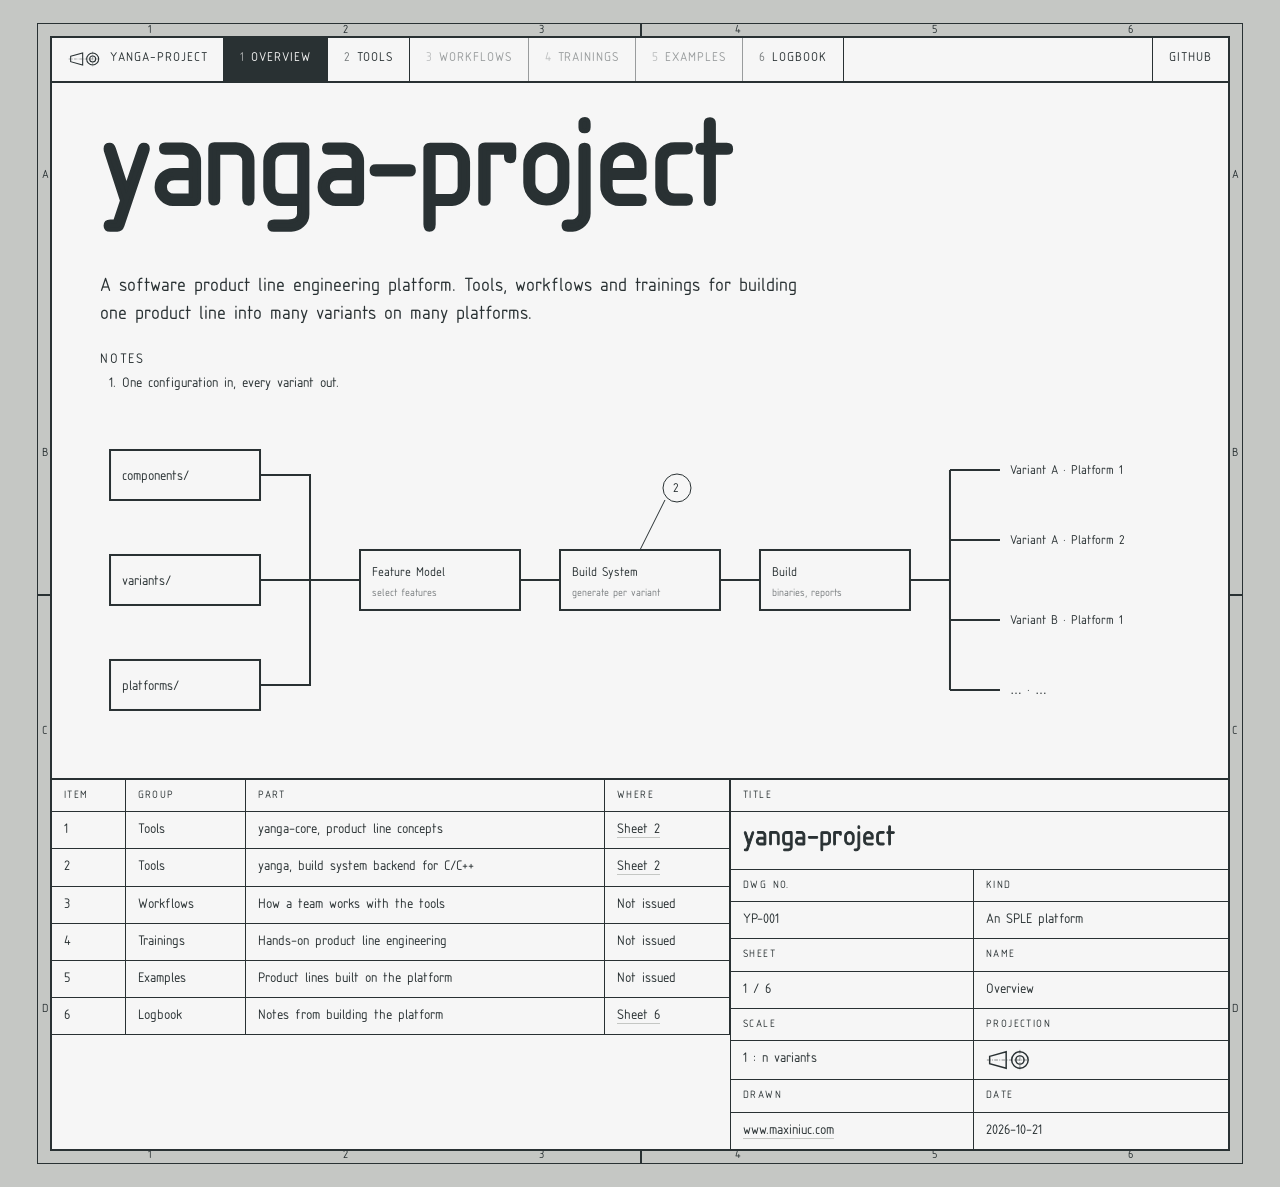
==== index.html @ e8eeb4e6 "deploy: a0d599be06879bb6a31e9c701f01dccd35f68ccf" ====
<!doctype html>
<html lang="en">
<head>
<meta charset="utf-8">
<meta name="viewport" content="width=device-width, initial-scale=1">
<title>yanga-project · yanga-project</title>
<link rel="icon" href="_static/logo.svg" type="image/svg+xml">
<link rel="stylesheet" href="_static/pygments.css">
<link rel="stylesheet" href="_static/sheet.css">
</head>
<body>
<main class="sheet">
  <div class="zones top"><span>1</span><span>2</span><span>3</span><span>4</span><span>5</span><span>6</span></div>
  <div class="zones under"><span>1</span><span>2</span><span>3</span><span>4</span><span>5</span><span>6</span></div>
  <div class="zones left"><span>A</span><span>B</span><span>C</span><span>D</span></div>
  <div class="zones right"><span>A</span><span>B</span><span>C</span><span>D</span></div>
  <div class="marks" aria-hidden="true"><i></i><i></i><i></i><i></i></div>
  <nav class="index" aria-label="Sheets">
    <a class="home" href="#"><img src="_static/logo.svg" alt="">yanga-project</a>
    <a class="current" href="#"><span class="no">1</span>Overview</a>
    <a href="tools.html"><span class="no">2</span>Tools</a>
    <span class="reserved" title="Not issued yet"><span class="no">3</span>Workflows</span>
    <span class="reserved" title="Not issued yet"><span class="no">4</span>Trainings</span>
    <span class="reserved" title="Not issued yet"><span class="no">5</span>Examples</span>
    <a href="logbook.html"><span class="no">6</span>Logbook</a>
    <a class="gh" href="https://github.com/yanga-project">GitHub</a>
  </nav>

  <div class="page">
  <section id="yanga-project">
<h1>yanga-project</h1>
<div class="toctree-wrapper compound">
</div>
<p class="lede">A software product line engineering platform. Tools, workflows and trainings for building one product line into many variants on many platforms.</p>
<div class="notes"><b>NOTES</b>
<ol>
<li>One configuration in, every variant out.</li>
</ol>
</div>
<!-- Process diagram: inputs merge into the pipeline, which fans out per variant and platform. -->
<svg class="diagram wide" viewBox="0 0 1080 300" role="img" aria-label="Process diagram: components, variants and platforms go through feature model, build system and build, and come out as one build per variant and platform">
  <g>
    <rect class="box" x="10" y="20" width="150" height="50"/><text x="22" y="50" font-size="13">components/</text>
    <rect class="box" x="10" y="125" width="150" height="50"/><text x="22" y="155" font-size="13">variants/</text>
    <rect class="box" x="10" y="230" width="150" height="50"/><text x="22" y="260" font-size="13">platforms/</text>
  </g>
  <path class="pipe" d="M160 45 H210 V150 M160 150 H260 M160 255 H210 V150"/>
  <g>
    <rect class="box" x="260" y="120" width="160" height="60"/><text x="272" y="146" font-size="12">Feature Model</text><text x="272" y="166" font-size="10" fill-opacity=".6">select features</text>
    <rect class="box" x="460" y="120" width="160" height="60"/><text x="472" y="146" font-size="12">Build System</text><text x="472" y="166" font-size="10" fill-opacity=".6">generate per variant</text>
    <rect class="box" x="660" y="120" width="150" height="60"/><text x="672" y="146" font-size="12">Build</text><text x="672" y="166" font-size="10" fill-opacity=".6">binaries, reports</text>
  </g>
  <path class="pipe" d="M420 150 H460 M620 150 H660 M810 150 H850 M850 40 V260 M850 40 H900 M850 110 H900 M850 190 H900 M850 260 H900"/>
  <g font-size="12">
    <text x="910" y="44">Variant A · Platform 1</text>
    <text x="910" y="114">Variant A · Platform 2</text>
    <text x="910" y="194">Variant B · Platform 1</text>
    <text x="910" y="264">… · …</text>
  </g>
  <g class="balloon" font-size="12">
    <line x1="540" y1="120" x2="565" y2="70"/><circle cx="577" cy="58" r="14"/><text x="573" y="62">2</text>
  </g>
</svg>
<!-- Same diagram, drawn top to bottom for narrow screens. -->
<svg class="diagram narrow" viewBox="0 0 360 540" role="img" aria-label="Process diagram: components, variants and platforms go through feature model, build system and build, and come out as one build per variant and platform">
  <g font-size="13">
    <rect class="box" x="4" y="10" width="110" height="44"/><text x="14" y="37">components/</text>
    <rect class="box" x="125" y="10" width="110" height="44"/><text x="135" y="37">variants/</text>
    <rect class="box" x="246" y="10" width="110" height="44"/><text x="256" y="37">platforms/</text>
  </g>
  <path class="pipe" d="M59 54 V78 H301 V54 M180 54 V110"/>
  <g font-size="14">
    <rect class="box" x="80" y="110" width="200" height="56"/><text x="96" y="135">Feature Model</text><text x="96" y="155" font-size="11" fill-opacity=".6">select features</text>
    <rect class="box" x="80" y="196" width="200" height="56"/><text x="96" y="221">Build System</text><text x="96" y="241" font-size="11" fill-opacity=".6">generate per variant</text>
    <rect class="box" x="80" y="282" width="200" height="56"/><text x="96" y="307">Build</text><text x="96" y="327" font-size="11" fill-opacity=".6">binaries, reports</text>
  </g>
  <path class="pipe" d="M180 166 V196 M180 252 V282 M180 338 V362 H40 V510 M40 390 H70 M40 430 H70 M40 470 H70 M40 510 H70"/>
  <g font-size="14">
    <text x="80" y="395">Variant A · Platform 1</text>
    <text x="80" y="435">Variant A · Platform 2</text>
    <text x="80" y="475">Variant B · Platform 1</text>
    <text x="80" y="515">… · …</text>
  </g>
  <g class="balloon" font-size="12">
    <line x1="280" y1="224" x2="310" y2="224"/><circle cx="324" cy="224" r="14"/><text x="320" y="228">2</text>
  </g>
</svg>
<table class="parts" aria-label="Parts list">
<tr><th>Item</th><th>Group</th><th>Part</th><th>Where</th></tr>
<tr><td>1</td><td>Tools</td><td>yanga-core, product line concepts</td><td><a href="tools.html">Sheet 2</a></td></tr>
<tr><td>2</td><td>Tools</td><td>yanga, build system backend for C/C++</td><td><a href="tools.html">Sheet 2</a></td></tr>
<tr><td>3</td><td>Workflows</td><td>How a team works with the tools</td><td>Not issued</td></tr>
<tr><td>4</td><td>Trainings</td><td>Hands-on product line engineering</td><td>Not issued</td></tr>
<tr><td>5</td><td>Examples</td><td>Product lines built on the platform</td><td>Not issued</td></tr>
<tr><td>6</td><td>Logbook</td><td>Notes from building the platform</td><td><a href="logbook.html">Sheet 6</a></td></tr>
</table>
</section>

    <table class="title" aria-label="Title block">
      <tr><th colspan="2">Title</th></tr>
      <tr><td colspan="2" class="big">yanga-project</td></tr>
      <tr><th>Dwg no.</th><th>Kind</th></tr>
      <tr><td>YP-001</td><td>An SPLE platform</td></tr>
      <tr><th>Sheet</th><th>Name</th></tr>
      <tr><td>1 / 6</td><td>Overview</td></tr>
      <tr><th>Scale</th><th>Projection</th></tr>
      <tr><td>1 : n variants</td><td><img src="_static/logo.svg" alt="First-angle projection"></td></tr>
      <tr><th>Drawn</th><th>Date</th></tr>
      <tr><td><a href="https://www.maxiniuc.com">www.maxiniuc.com</a></td><td>2026-10-21</td></tr>
    </table>
  </div>
</main>
</body>
</html>
---- _static/pygments.css ----
pre { line-height: 125%; }
td.linenos .normal { color: inherit; background-color: transparent; padding-left: 5px; padding-right: 5px; }
span.linenos { color: inherit; background-color: transparent; padding-left: 5px; padding-right: 5px; }
td.linenos .special { color: #000000; background-color: #ffffc0; padding-left: 5px; padding-right: 5px; }
span.linenos.special { color: #000000; background-color: #ffffc0; padding-left: 5px; padding-right: 5px; }
.highlight .hll { background-color: #ffffcc }
.highlight { background: #ffffff; }
---- _static/sheet.css ----
/* Palette: RAL 7035 cabinet grey, RAL 7016 anthracite, RAL 9016 traffic white,
   and the IEC 60073 indicator colours used only for status: blue information. */
/* osifont: lettering after ISO 3098, as used on technical drawings (LGPL3 with font exception). */
@font-face {
  font-family: "osifont";
  src: url("osifont.woff") format("woff");
}
:root {
  --cabinet: #c5c7c4;
  --paper: #f6f6f6;
  --ink: #293133;
  --info: #2271b3;
  /* Two line widths, as in ISO 128: thick for outlines, thin for leaders, rules and frames. */
  --thick: 2px;
  --thin: 1px;
}
* { box-sizing: border-box; }
body {
  margin: 0; background: var(--cabinet); color: var(--ink);
  font-family: "osifont", sans-serif; font-size: 16px; line-height: 1.55;
}
a { color: inherit; }
.sheet {
  width: calc(100% - 72px); max-width: 1180px; margin: 36px auto; background: var(--paper);
  border: var(--thick) solid var(--ink); outline: var(--thin) solid var(--ink); outline-offset: 12px;
  position: relative; padding: 0 48px;
}
/* Zone marks on all four sides of the frame. */
.zones { position: absolute; display: flex; justify-content: space-around; font-size: 11px; line-height: 1; }
.zones.top { left: 0; right: 0; top: -7px; transform: translateY(-50%); }
.zones.under { left: 0; right: 0; bottom: -7px; transform: translateY(50%); }
.zones.left, .zones.right { flex-direction: column; top: 0; bottom: 0; }
.zones.left { left: -7px; transform: translateX(-50%); }
.zones.right { right: -7px; transform: translateX(50%); }
/* Centring marks: short thick lines at the middle of each edge, crossing the margin. */
.marks i { position: absolute; background: var(--ink); }
.marks i:nth-child(1) { left: 50%; top: -14px; width: var(--thick); height: 14px; }
.marks i:nth-child(2) { left: 50%; bottom: -14px; width: var(--thick); height: 14px; }
.marks i:nth-child(3) { top: 50%; left: -14px; height: var(--thick); width: 14px; }
.marks i:nth-child(4) { top: 50%; right: -14px; height: var(--thick); width: 14px; }

/* Sheet index: the site is a drawing set, each page one sheet. */
.index {
  display: flex; margin: 0 -48px; border-bottom: var(--thick) solid var(--ink);
  font-size: 12px; text-transform: uppercase; letter-spacing: .08em;
}
.index > * { padding: 12px 16px; border-right: var(--thin) solid var(--ink); white-space: nowrap; text-decoration: none; }
.index .home { display: flex; align-items: center; gap: 10px; }
.index .home img { height: 16px; }
.index a:hover { box-shadow: inset 0 -3px 0 var(--ink); }
.index .current { background: var(--ink); color: var(--paper); }
.index .reserved { opacity: .45; }
.index .no { opacity: .6; margin-right: 6px; }
.index .gh { margin-left: auto; border-right: 0; border-left: var(--thin) solid var(--ink); }

/* osifont has one weight; titles get a thicker pen, as drawings use wider line widths for titles. */
h1, h2, .title .big { -webkit-text-stroke: .035em currentColor; }
h1 { font-weight: 400; font-size: clamp(44px, 9vw, 116px); line-height: 1; margin: 40px 0 0; letter-spacing: -.02em; }
h2 { font-weight: 400; font-size: 28px; margin: 0; }
.lede { max-width: 620px; font-size: 18px; margin: 36px 0 0; }

.notes { margin-top: 20px; font-size: 13px; }
.notes b { font-weight: 400; letter-spacing: .14em; }
.notes ol { margin: 4px 0 0; padding-left: 22px; }

svg.diagram { width: 100%; height: auto; margin: 36px 0 12px; display: block; }
svg.diagram text { font-family: "osifont", sans-serif; fill: var(--ink); }
.pipe { fill: none; stroke: var(--ink); stroke-width: var(--thick); }
.box { fill: var(--paper); stroke: var(--ink); stroke-width: var(--thick); }
.balloon circle { fill: var(--paper); stroke: var(--ink); stroke-width: var(--thin); }
.balloon line { stroke: var(--ink); stroke-width: var(--thin); }
svg.narrow { display: none; }

table { border-collapse: collapse; font-size: 13px; }
th, td { border-right: var(--thin) solid var(--ink); border-bottom: var(--thin) solid var(--ink); padding: 8px 12px; text-align: left; vertical-align: top; }
th { font-size: 10px; letter-spacing: .14em; text-transform: uppercase; font-weight: 400; }
td a, .detail a { text-decoration: none; border-bottom: var(--thin) solid var(--cabinet); }
td a:hover, .detail a:hover { color: var(--info); border-color: var(--info); }

/* Page content runs full width; the parts list and the title block share the bottom strip side by side. */
.page { display: grid; grid-template-columns: minmax(0, 1.4fr) minmax(0, 1fr); }
.page > section { display: contents; }
.page > section > * { grid-column: 1 / -1; }
.page > section > table.parts { grid-column: 1; align-self: start; margin: 36px 0 0 -48px; }
.page > .title { grid-column: 2; margin: 36px -48px 0 0; border-left: var(--thin) solid var(--ink); }
table.parts, .title { border-top: var(--thick) solid var(--ink); }
.page > section > p, .page > section > section > p { max-width: 720px; }
.title td, .title th { border-right: 0; }
.title td + td, .title th + th { border-left: var(--thin) solid var(--ink); }
.title tr:last-child td { border-bottom: 0; }
.title .big { font-size: 26px; }
.title img { height: 22px; vertical-align: middle; }

/* Detail views on the tools sheet. */
.details { display: grid; grid-template-columns: 1fr 1fr; gap: 32px; margin: 40px 0 12px; }
.detail { border: var(--thick) solid var(--ink); padding: 20px 24px; position: relative; }
.detail .tag { position: absolute; top: -11px; left: 16px; background: var(--paper); padding: 0 8px; font-size: 12px; letter-spacing: .1em; }
.detail p { margin: 10px 0 14px; }
.detail .links { font-size: 13px; }
.detail .links a { margin-right: 14px; }

/* Logbook: the entry list reads like the rows of a log. */
.toctree-wrapper ul { list-style: none; padding: 0; margin: 32px 0 0; border-top: var(--thin) solid var(--ink); }
.toctree-wrapper li { border-bottom: var(--thin) solid var(--ink); }
.toctree-wrapper li a { display: block; padding: 10px 0; text-decoration: none; }
.toctree-wrapper li a:hover { color: var(--info); }
.entry h1 { font-size: clamp(32px, 5vw, 56px); }
.highlight { background: transparent; }
pre { border: var(--thin) solid var(--ink); padding: 12px 16px; overflow-x: auto; font-size: 13px; }

/* The sheet index wraps into rows instead of scrolling once it no longer fits on one line. */
@media (max-width: 900px) {
  .index { flex-wrap: wrap; }
  .index > * { flex: 1 1 auto; border-bottom: var(--thin) solid var(--ink); margin-bottom: -1px; }
  .index .home { flex-basis: 100%; }
  .index .gh { margin-left: 0; border-left: 0; }
}
@media (max-width: 760px) {
  .sheet { width: auto; margin: 16px; padding: 0 16px; outline: 0; }
  .zones, .marks { display: none; }
  .index { margin: 0 -16px; }
  .page { grid-template-columns: minmax(0, 1fr); }
  .page > section > table.parts, .page > .title { grid-column: 1; margin: 36px -16px 0; border-left: 0; }
  .page > .title { margin-top: 0; }
  .details { grid-template-columns: minmax(0, 1fr); }
  svg.wide { display: none; }
  svg.narrow { display: block; max-width: 420px; margin-left: auto; margin-right: auto; }
}
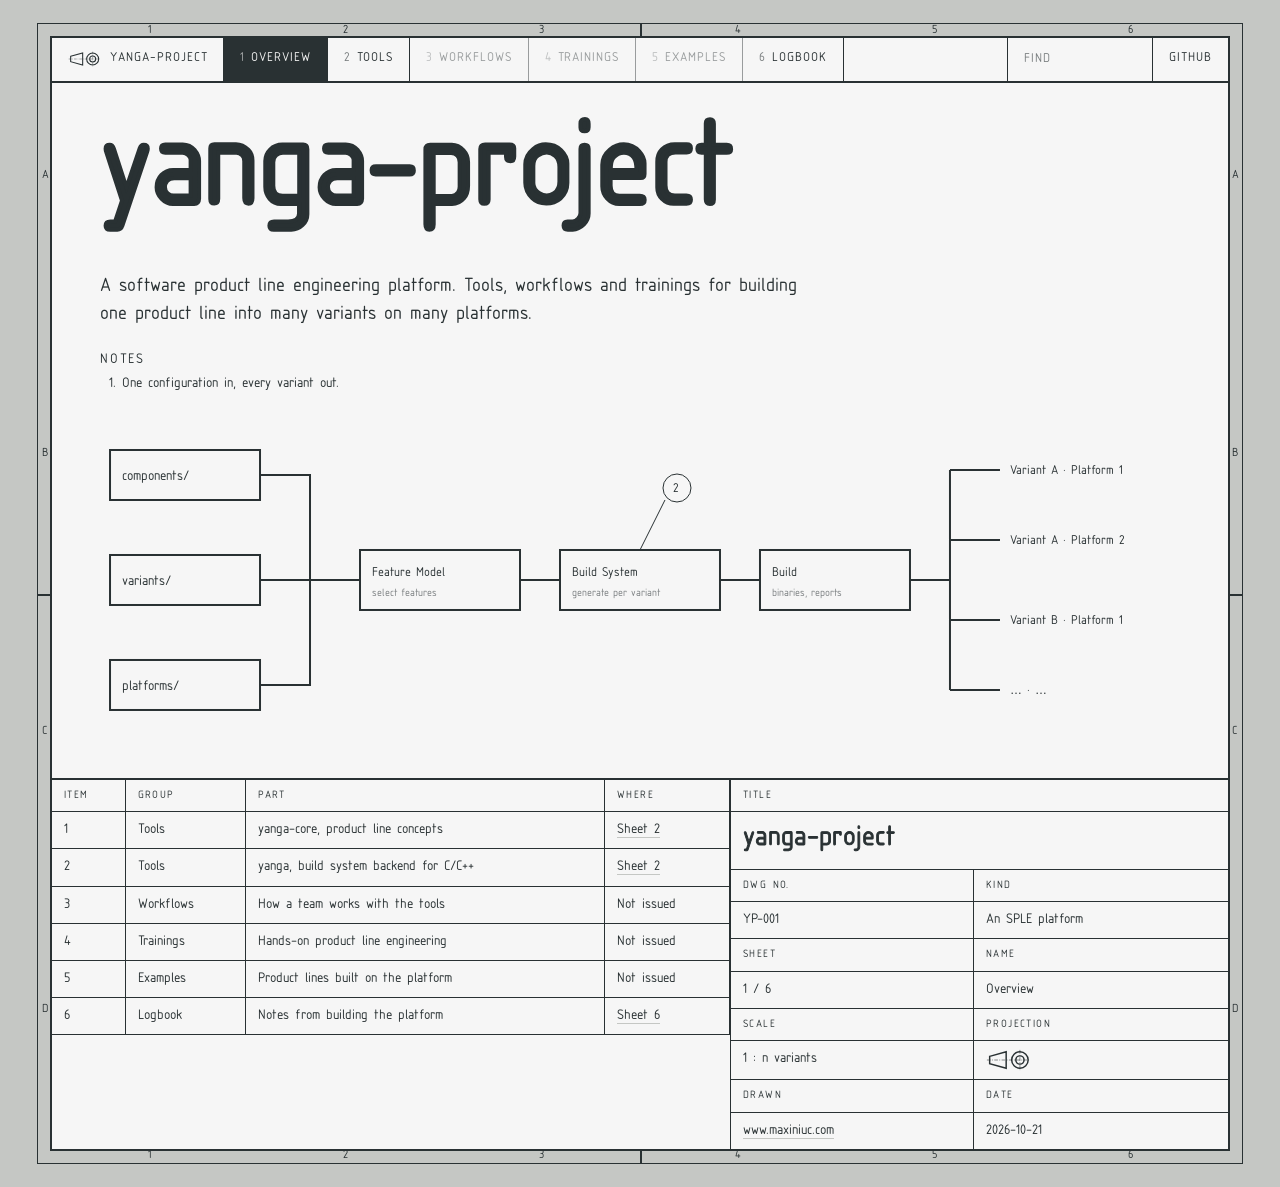
==== commit a98a89d7: "deploy: 1490d39fd5fec1b96684ddb81d3cf60980b4d3b3" ====
--- a/index.html
+++ b/index.html
@@ -1,5 +1,5 @@
 <!doctype html>
-<html lang="en">
+<html lang="en" data-content_root="./">
 <head>
 <meta charset="utf-8">
 <meta name="viewport" content="width=device-width, initial-scale=1">
@@ -7,6 +7,9 @@
 <link rel="icon" href="_static/logo.svg" type="image/svg+xml">
 <link rel="stylesheet" href="_static/pygments.css">
 <link rel="stylesheet" href="_static/sheet.css">
+<script src="_static/documentation_options.js?v=5929fcd5"></script>
+<script src="_static/doctools.js?v=fd6eb6e6"></script>
+<script src="_static/sphinx_highlight.js?v=6ffebe34"></script>
 </head>
 <body>
 <main class="sheet">
@@ -23,10 +26,14 @@
     <span class="reserved" title="Not issued yet"><span class="no">4</span>Trainings</span>
     <span class="reserved" title="Not issued yet"><span class="no">5</span>Examples</span>
     <a href="logbook.html"><span class="no">6</span>Logbook</a>
+    <form class="find" action="search.html" method="get">
+      <input type="search" name="q" placeholder="Find" aria-label="Search the site">
+    </form>
     <a class="gh" href="https://github.com/yanga-project">GitHub</a>
   </nav>
 
-  <div class="page">
+  <div class="page" role="main">
+  
   <section id="yanga-project">
 <h1>yanga-project</h1>
 <div class="toctree-wrapper compound">
@@ -96,6 +103,7 @@
 </table>
 </section>
 
+
     <table class="title" aria-label="Title block">
       <tr><th colspan="2">Title</th></tr>
       <tr><td colspan="2" class="big">yanga-project</td></tr>
@@ -110,5 +118,10 @@
     </table>
   </div>
 </main>
+<script>
+  // Show the search words of a result page in the search box. Runs before sphinx_highlight.js removes them from the address.
+  const highlight = new URLSearchParams(window.location.search).get("highlight");
+  if (highlight) document.querySelector(".find input").value = highlight;
+</script>
 </body>
 </html>
--- a/_static/sheet.css
+++ b/_static/sheet.css
@@ -51,7 +51,23 @@
 .index .current { background: var(--ink); color: var(--paper); }
 .index .reserved { opacity: .45; }
 .index .no { opacity: .6; margin-right: 6px; }
-.index .gh { margin-left: auto; border-right: 0; border-left: var(--thin) solid var(--ink); }
+.index .find { margin-left: auto; padding: 0; border-left: var(--thin) solid var(--ink); }
+.index .find input {
+  height: 100%; width: 12em; padding: 12px 16px; border: 0; background: transparent; color: inherit;
+  font: inherit;
+}
+.index .find input::placeholder { color: inherit; opacity: .6; text-transform: uppercase; letter-spacing: .08em; }
+.index .find input:focus { outline: 0; box-shadow: inset 0 -3px 0 var(--ink); }
+.index .gh { border-right: 0; }
+/* searchtools.js adds a "Search Results" heading under the page's own "Search" title. */
+#search-results > h2 { display: none; }
+/* Search words on the opened page. In a diagram sphinx_highlight.js puts a rect behind the whole label. */
+span.highlighted { background: var(--ink); color: var(--paper); }
+svg rect.highlighted { fill: var(--ink); }
+svg rect.highlighted + text { fill: var(--paper); }
+#search-results ul { list-style: none; padding: 0; }
+#search-results li { padding: 10px 0; border-bottom: var(--thin) solid var(--ink); }
+#search-results li p { margin: 4px 0 0; font-size: 13px; }
 
 /* osifont has one weight; titles get a thicker pen, as drawings use wider line widths for titles. */
 h1, h2, .title .big { -webkit-text-stroke: .035em currentColor; }
@@ -79,6 +95,7 @@
 
 /* Page content runs full width; the parts list and the title block share the bottom strip side by side. */
 .page { display: grid; grid-template-columns: minmax(0, 1.4fr) minmax(0, 1fr); }
+.page > * { grid-column: 1 / -1; }
 .page > section { display: contents; }
 .page > section > * { grid-column: 1 / -1; }
 .page > section > table.parts { grid-column: 1; align-self: start; margin: 36px 0 0 -48px; }
@@ -113,7 +130,7 @@
   .index { flex-wrap: wrap; }
   .index > * { flex: 1 1 auto; border-bottom: var(--thin) solid var(--ink); margin-bottom: -1px; }
   .index .home { flex-basis: 100%; }
-  .index .gh { margin-left: 0; border-left: 0; }
+  .index .find { margin-left: 0; border-left: 0; }
 }
 @media (max-width: 760px) {
   .sheet { width: auto; margin: 16px; padding: 0 16px; outline: 0; }
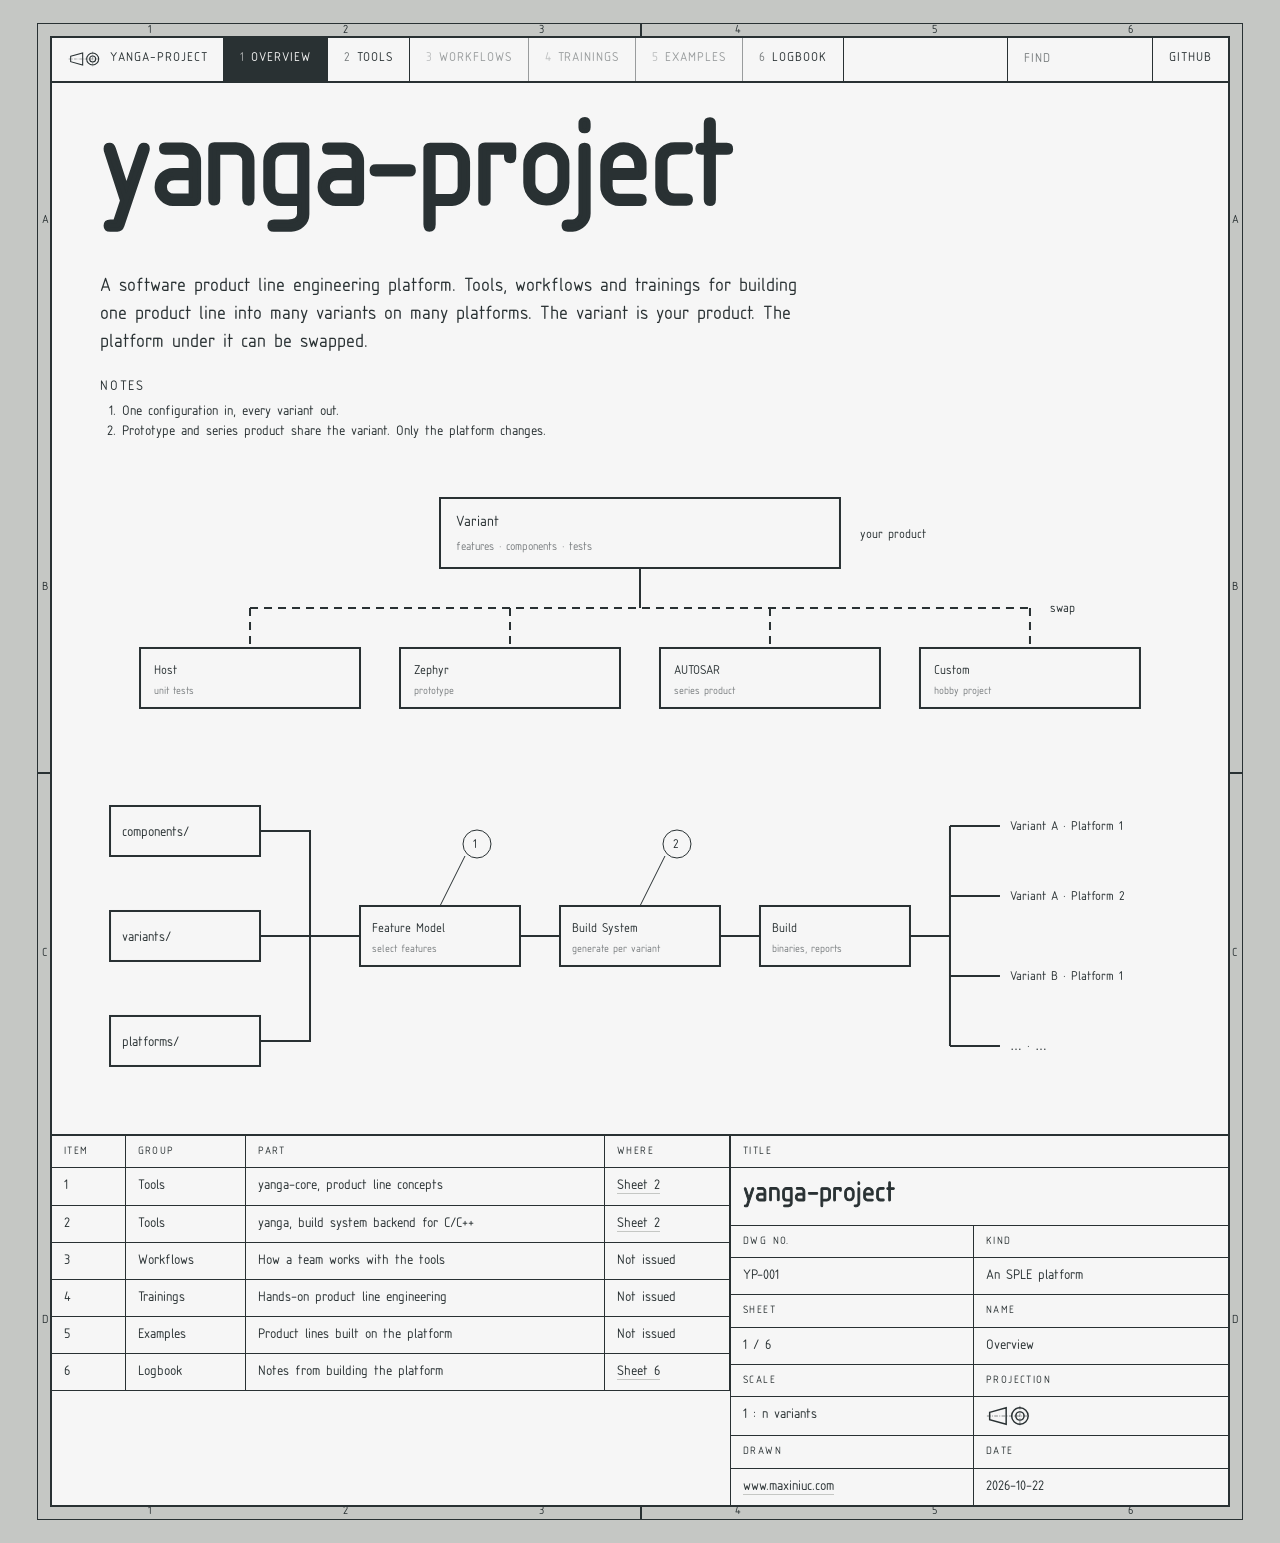
==== commit 866ddd0b: "deploy: b5ae88fbd3dc0198743c88d69fc058ba64d5386b" ====
--- a/index.html
+++ b/index.html
@@ -38,12 +38,39 @@
 <h1>yanga-project</h1>
 <div class="toctree-wrapper compound">
 </div>
-<p class="lede">A software product line engineering platform. Tools, workflows and trainings for building one product line into many variants on many platforms.</p>
+<p class="lede">A software product line engineering platform. Tools, workflows and trainings for building one product line into many variants on many platforms. The variant is your product. The platform under it can be swapped.</p>
 <div class="notes"><b>NOTES</b>
 <ol>
 <li>One configuration in, every variant out.</li>
+<li>Prototype and series product share the variant. Only the platform changes.</li>
 </ol>
 </div>
+<!-- Swap diagram: one variant on top, the platforms below fit into the same slot. -->
+<svg class="diagram wide" viewBox="0 0 1080 260" role="img" aria-label="Swap diagram: one variant with its features, components and tests sits on a platform; host, Zephyr, AUTOSAR and custom platforms can be swapped under it">
+  <rect class="box" x="340" y="20" width="400" height="70"/><text x="356" y="48" font-size="14">Variant</text><text x="356" y="72" font-size="11" fill-opacity=".6">features · components · tests</text>
+  <text x="760" y="60" font-size="12">your product</text>
+  <path class="pipe" d="M540 90 V130"/>
+  <path class="pipe" stroke-dasharray="8 6" d="M150 130 H930 M150 130 V170 M410 130 V170 M670 130 V170 M930 130 V170"/>
+  <text x="950" y="134" font-size="12">swap</text>
+  <g>
+    <rect class="box" x="40" y="170" width="220" height="60"/><text x="54" y="196" font-size="12">Host</text><text x="54" y="216" font-size="10" fill-opacity=".6">unit tests</text>
+    <rect class="box" x="300" y="170" width="220" height="60"/><text x="314" y="196" font-size="12">Zephyr</text><text x="314" y="216" font-size="10" fill-opacity=".6">prototype</text>
+    <rect class="box" x="560" y="170" width="220" height="60"/><text x="574" y="196" font-size="12">AUTOSAR</text><text x="574" y="216" font-size="10" fill-opacity=".6">series product</text>
+    <rect class="box" x="820" y="170" width="220" height="60"/><text x="834" y="196" font-size="12">Custom</text><text x="834" y="216" font-size="10" fill-opacity=".6">hobby project</text>
+  </g>
+</svg>
+<!-- Same diagram, drawn top to bottom for narrow screens. -->
+<svg class="diagram narrow" viewBox="0 0 360 420" role="img" aria-label="Swap diagram: one variant with its features, components and tests sits on a platform; host, Zephyr, AUTOSAR and custom platforms can be swapped under it">
+  <rect class="box" x="4" y="10" width="352" height="64"/><text x="18" y="36" font-size="14">Variant</text><text x="18" y="58" font-size="11" fill-opacity=".6">features · components · tests</text>
+  <path class="pipe" stroke-dasharray="8 6" d="M40 74 V370 M40 130 H80 M40 210 H80 M40 290 H80 M40 370 H80"/>
+  <text x="50" y="100" font-size="12">swap</text>
+  <g font-size="14">
+    <rect class="box" x="80" y="104" width="240" height="52"/><text x="94" y="126">Host</text><text x="94" y="146" font-size="11" fill-opacity=".6">unit tests</text>
+    <rect class="box" x="80" y="184" width="240" height="52"/><text x="94" y="206">Zephyr</text><text x="94" y="226" font-size="11" fill-opacity=".6">prototype</text>
+    <rect class="box" x="80" y="264" width="240" height="52"/><text x="94" y="286">AUTOSAR</text><text x="94" y="306" font-size="11" fill-opacity=".6">series product</text>
+    <rect class="box" x="80" y="344" width="240" height="52"/><text x="94" y="366">Custom</text><text x="94" y="386" font-size="11" fill-opacity=".6">hobby project</text>
+  </g>
+</svg>
 <!-- Process diagram: inputs merge into the pipeline, which fans out per variant and platform. -->
 <svg class="diagram wide" viewBox="0 0 1080 300" role="img" aria-label="Process diagram: components, variants and platforms go through feature model, build system and build, and come out as one build per variant and platform">
   <g>
@@ -65,6 +92,7 @@
     <text x="910" y="264">… · …</text>
   </g>
   <g class="balloon" font-size="12">
+    <line x1="340" y1="120" x2="365" y2="70"/><circle cx="377" cy="58" r="14"/><text x="373" y="62">1</text>
     <line x1="540" y1="120" x2="565" y2="70"/><circle cx="577" cy="58" r="14"/><text x="573" y="62">2</text>
   </g>
 </svg>
@@ -89,6 +117,7 @@
     <text x="80" y="515">… · …</text>
   </g>
   <g class="balloon" font-size="12">
+    <line x1="280" y1="138" x2="310" y2="138"/><circle cx="324" cy="138" r="14"/><text x="320" y="142">1</text>
     <line x1="280" y1="224" x2="310" y2="224"/><circle cx="324" cy="224" r="14"/><text x="320" y="228">2</text>
   </g>
 </svg>
@@ -114,7 +143,7 @@
       <tr><th>Scale</th><th>Projection</th></tr>
       <tr><td>1 : n variants</td><td><img src="_static/logo.svg" alt="First-angle projection"></td></tr>
       <tr><th>Drawn</th><th>Date</th></tr>
-      <tr><td><a href="https://www.maxiniuc.com">www.maxiniuc.com</a></td><td>2026-10-21</td></tr>
+      <tr><td><a href="https://www.maxiniuc.com">www.maxiniuc.com</a></td><td>2026-10-22</td></tr>
     </table>
   </div>
 </main>
